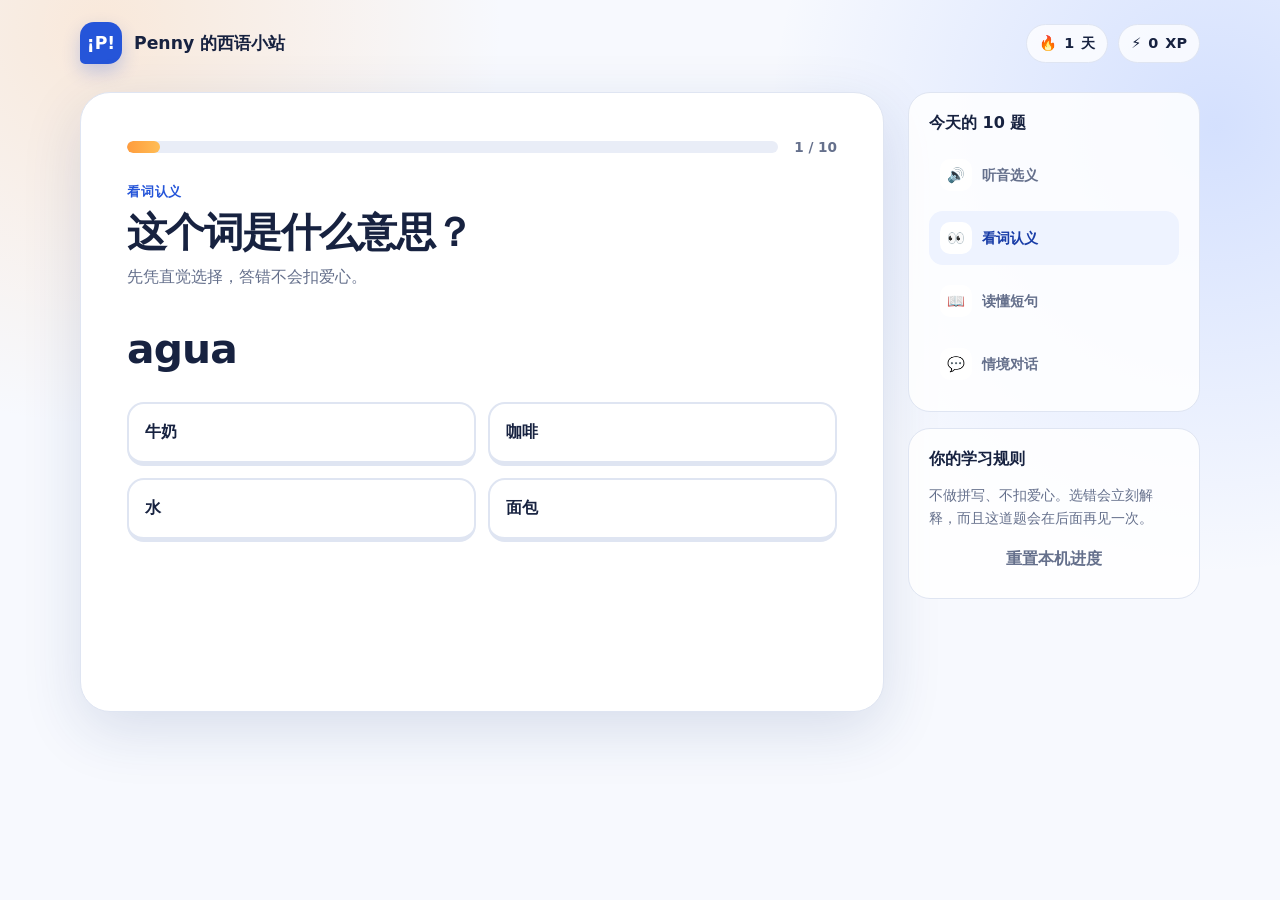
==== index.html @ f8fc7d8d "Add Spanish learning pages" ====
<!doctype html>
<html lang="zh-CN">
<head>
  <meta charset="UTF-8" />
  <meta name="viewport" content="width=device-width, initial-scale=1.0" />
  <meta name="theme-color" content="#2555d9" />
  <meta name="description" content="Penny 的无拼写西班牙语互动练习：听音、认词、读句和情境对话。" />
  <title>Penny 的西语小站</title>
  <style>
    :root {
      --ink: #172240;
      --muted: #65708c;
      --blue: #2555d9;
      --blue-dark: #183ca7;
      --blue-soft: #eef3ff;
      --orange: #ff9c3d;
      --mint: #24a77e;
      --red: #db4a5d;
      --paper: #ffffff;
      --line: #dfe5f2;
      --shadow: 0 18px 60px rgba(27, 54, 120, .14);
    }

    * { box-sizing: border-box; }
    html { font-size: 16px; }
    body {
      margin: 0;
      min-height: 100vh;
      color: var(--ink);
      background:
        radial-gradient(circle at 8% 3%, rgba(255, 173, 91, .22), transparent 25rem),
        radial-gradient(circle at 95% 14%, rgba(54, 112, 255, .18), transparent 28rem),
        #f7f9fe;
      font-family: ui-rounded, "SF Pro Rounded", "PingFang SC", "Microsoft YaHei", system-ui, sans-serif;
    }

    button { font: inherit; }
    button:focus-visible { outline: 4px solid rgba(37, 85, 217, .2); outline-offset: 3px; }

    .shell { width: min(100% - 28px, 1120px); margin: 0 auto; }
    header {
      display: flex;
      align-items: center;
      justify-content: space-between;
      gap: 16px;
      padding: 22px 0 14px;
    }
    .brand { display: flex; align-items: center; gap: 12px; font-weight: 900; font-size: 1.08rem; }
    .brand-mark {
      width: 42px; height: 42px; display: grid; place-items: center;
      color: white; background: var(--blue); border-radius: 14px 14px 14px 5px;
      box-shadow: 0 8px 18px rgba(37, 85, 217, .24);
    }
    .stats { display: flex; gap: 10px; }
    .stat {
      display: flex; align-items: center; gap: 7px;
      padding: 9px 12px; border: 1px solid var(--line); border-radius: 999px;
      background: rgba(255,255,255,.78); font-weight: 800; font-size: .9rem;
    }

    main { padding: 14px 0 38px; }
    .layout { display: grid; grid-template-columns: minmax(0, 1fr) 292px; gap: 24px; align-items: start; }
    .lesson {
      background: var(--paper); border: 1px solid var(--line); border-radius: 30px;
      padding: clamp(22px, 5vw, 46px); box-shadow: var(--shadow); min-height: 620px;
      display: flex; flex-direction: column;
    }
    .progress-row { display: flex; align-items: center; gap: 12px; margin-bottom: 28px; }
    .progress-track { height: 12px; flex: 1; background: #e9edf7; border-radius: 999px; overflow: hidden; }
    .progress-fill { height: 100%; width: 8%; border-radius: inherit; background: linear-gradient(90deg, var(--orange), #ffbd55); transition: width .35s ease; }
    .progress-label { color: var(--muted); font-size: .85rem; font-weight: 800; min-width: 47px; text-align: right; }
    .eyebrow { color: var(--blue); font-size: .82rem; font-weight: 900; letter-spacing: .06em; text-transform: uppercase; }
    h1 { margin: 8px 0 8px; font-size: clamp(1.65rem, 4vw, 2.5rem); line-height: 1.18; letter-spacing: -.04em; }
    .hint { margin: 0; color: var(--muted); line-height: 1.65; }

    .prompt-wrap { flex: 1; display: grid; align-content: center; padding: 32px 0 26px; }
    .listen-card { display: flex; align-items: center; gap: 18px; }
    .sound-btn {
      width: 82px; height: 82px; flex: 0 0 auto; border: 0; border-radius: 25px;
      color: white; background: var(--blue); cursor: pointer; box-shadow: 0 9px 0 var(--blue-dark);
      display: grid; place-items: center; transition: transform .12s, box-shadow .12s;
    }
    .sound-btn:active { transform: translateY(6px); box-shadow: 0 3px 0 var(--blue-dark); }
    .sound-btn svg { width: 34px; }
    .slow-btn {
      margin-top: 16px; border: 1px solid #cbd7fb; background: var(--blue-soft); color: var(--blue-dark);
      border-radius: 12px; padding: 9px 13px; font-weight: 800; cursor: pointer;
    }
    .prompt-text { font-size: clamp(1.55rem, 5vw, 2.55rem); font-weight: 900; letter-spacing: -.02em; line-height: 1.3; }
    .prompt-context { margin-bottom: 10px; color: var(--muted); font-weight: 750; }
    .speaker-line { display: flex; align-items: flex-start; gap: 12px; }
    .avatar { width: 39px; height: 39px; flex: 0 0 auto; display: grid; place-items: center; border-radius: 13px; background: #fff0dc; }

    .answers { display: grid; grid-template-columns: 1fr 1fr; gap: 12px; }
    .answer {
      min-height: 64px; padding: 14px 16px; text-align: left; color: var(--ink);
      border: 2px solid var(--line); border-bottom-width: 5px; border-radius: 17px;
      background: white; cursor: pointer; font-weight: 780; line-height: 1.35;
      transition: border-color .15s, background .15s, transform .12s;
    }
    .answer:hover:not(:disabled) { border-color: #9db3f2; background: #f7f9ff; transform: translateY(-1px); }
    .answer.selected { border-color: var(--blue); background: var(--blue-soft); }
    .answer.correct { border-color: var(--mint); background: #ecfbf5; color: #16765b; }
    .answer.wrong { border-color: var(--red); background: #fff0f2; color: #a72e40; }
    .answer:disabled { cursor: default; }

    .feedback {
      display: none; margin-top: 20px; padding: 18px; border-radius: 18px;
      align-items: center; justify-content: space-between; gap: 18px;
    }
    .feedback.show { display: flex; }
    .feedback.good { background: #eafaf4; color: #176e56; }
    .feedback.bad { background: #fff0f2; color: #9e3041; }
    .feedback strong { display: block; font-size: 1.05rem; margin-bottom: 3px; }
    .feedback small { font-size: .88rem; line-height: 1.45; }
    .next-btn {
      border: 0; border-radius: 14px; padding: 12px 20px; color: white; background: currentColor;
      cursor: pointer; font-weight: 900; white-space: nowrap;
    }
    .next-btn span { color: white; }

    aside { display: grid; gap: 16px; }
    .side-card { padding: 20px; border: 1px solid var(--line); border-radius: 22px; background: rgba(255,255,255,.86); }
    .side-card h2 { font-size: 1rem; margin: 0 0 14px; }
    .mode-list { display: grid; gap: 9px; }
    .mode {
      display: flex; gap: 10px; align-items: center; padding: 11px; border-radius: 14px;
      color: var(--muted); font-size: .9rem; font-weight: 750;
    }
    .mode.active { background: var(--blue-soft); color: var(--blue-dark); }
    .mode.done { color: #198064; }
    .mode-icon { width: 32px; height: 32px; border-radius: 10px; display: grid; place-items: center; background: white; }
    .note { font-size: .88rem; color: var(--muted); line-height: 1.6; margin: 0; }
    .reset-btn { width: 100%; margin-top: 12px; border: 0; background: transparent; color: var(--muted); font-weight: 800; cursor: pointer; padding: 8px; }

    .finish { display: none; flex: 1; text-align: center; align-items: center; justify-content: center; flex-direction: column; }
    .finish.show { display: flex; }
    .finish-badge { width: 92px; height: 92px; display: grid; place-items: center; border-radius: 28px; background: #fff0dc; font-size: 2.6rem; transform: rotate(-5deg); }
    .finish h2 { font-size: 2rem; margin: 22px 0 8px; }
    .finish p { color: var(--muted); margin: 0 0 24px; }
    .restart-btn { border: 0; border-radius: 16px; padding: 14px 25px; background: var(--blue); color: white; font-weight: 900; cursor: pointer; box-shadow: 0 6px 0 var(--blue-dark); }

    @media (max-width: 820px) {
      .layout { grid-template-columns: 1fr; }
      aside { grid-template-columns: 1fr 1fr; }
      .lesson { min-height: 600px; }
    }
    @media (max-width: 560px) {
      .shell { width: min(100% - 18px, 1120px); }
      header { padding-top: 13px; }
      .brand span:last-child { display: none; }
      .stats .stat:first-child { display: none; }
      .lesson { border-radius: 23px; padding: 20px; min-height: calc(100vh - 100px); }
      .answers { grid-template-columns: 1fr; }
      .listen-card { flex-direction: column; align-items: flex-start; }
      .feedback { align-items: stretch; flex-direction: column; }
      .next-btn { width: 100%; }
      aside { grid-template-columns: 1fr; }
      .prompt-wrap { padding-top: 25px; }
    }
    @media (prefers-reduced-motion: reduce) { * { scroll-behavior: auto !important; transition: none !important; } }
  </style>
</head>
<body>
  <div class="shell">
    <header>
      <div class="brand"><div class="brand-mark">¡P!</div><span>Penny 的西语小站</span></div>
      <div class="stats">
        <div class="stat" title="连续练习天数">🔥 <span id="streak">1</span> 天</div>
        <div class="stat" title="累计经验值">⚡ <span id="xp">0</span> XP</div>
      </div>
    </header>

    <main class="layout">
      <section class="lesson" aria-live="polite">
        <div id="lessonView">
          <div class="progress-row">
            <div class="progress-track" role="progressbar" aria-label="本轮进度" aria-valuemin="0" aria-valuemax="100"><div class="progress-fill" id="progressFill"></div></div>
            <div class="progress-label" id="progressLabel">1 / 10</div>
          </div>
          <div class="eyebrow" id="typeLabel">听音选义</div>
          <h1 id="questionTitle">你听到了什么？</h1>
          <p class="hint" id="questionHint">点蓝色按钮播放，可以慢速再听一次。</p>

          <div class="prompt-wrap" id="promptWrap"></div>
          <div class="answers" id="answers"></div>
          <div class="feedback" id="feedback">
            <div><strong id="feedbackTitle"></strong><small id="feedbackText"></small></div>
            <button class="next-btn" id="nextBtn"><span>继续</span></button>
          </div>
        </div>

        <div class="finish" id="finishView">
          <div class="finish-badge">🌞</div>
          <h2>¡Muy bien!</h2>
          <p id="finishText">这轮完成啦。</p>
          <button class="restart-btn" id="restartBtn">再来一轮</button>
        </div>
      </section>

      <aside>
        <div class="side-card">
          <h2>今天的 10 题</h2>
          <div class="mode-list">
            <div class="mode active" data-mode="listen"><span class="mode-icon">🔊</span><span>听音选义</span></div>
            <div class="mode" data-mode="word"><span class="mode-icon">👀</span><span>看词认义</span></div>
            <div class="mode" data-mode="sentence"><span class="mode-icon">📖</span><span>读懂短句</span></div>
            <div class="mode" data-mode="dialogue"><span class="mode-icon">💬</span><span>情境对话</span></div>
          </div>
        </div>
        <div class="side-card">
          <h2>你的学习规则</h2>
          <p class="note">不做拼写、不扣爱心。选错会立刻解释，而且这道题会在后面再见一次。</p>
          <button class="reset-btn" id="resetBtn">重置本机进度</button>
        </div>
      </aside>
    </main>
  </div>

  <script>
    const lessons = [
      { type:'listen', prompt:'Hola', answer:'你好', choices:['你好','谢谢','晚安','再见'], note:'Hola 是最常用的“你好”。' },
      { type:'word', prompt:'gracias', answer:'谢谢', choices:['请','谢谢','对不起','没关系'], note:'Gracias 表示“谢谢”。' },
      { type:'sentence', prompt:'Me llamo Penny.', answer:'我叫 Penny。', choices:['我是学生。','我叫 Penny。','我来自武汉。','我很好。'], note:'Me llamo… 用来介绍自己的名字。' },
      { type:'dialogue', context:'别人问：¿Cómo estás?（你好吗？）', prompt:'你想回答“我很好，谢谢”。', answer:'Muy bien, gracias.', choices:['Muy bien, gracias.','Me llamo Penny.','Hasta luego.','No entiendo.'], note:'Muy bien 是“很好”，gracias 是“谢谢”。' },
      { type:'listen', prompt:'Buenos días', answer:'早上好', choices:['下午好','早上好','晚安','明天见'], note:'Buenos días 通常在上午使用。' },
      { type:'word', prompt:'agua', answer:'水', choices:['咖啡','水','面包','牛奶'], note:'Agua 是“水”。虽然以 a 开头，它仍然是阴性名词。' },
      { type:'sentence', prompt:'Quiero un café.', answer:'我想要一杯咖啡。', choices:['我喜欢咖啡。','我想要一杯咖啡。','咖啡多少钱？','我不要咖啡。'], note:'Quiero… 是旅行和点餐时非常实用的“我想要……”。' },
      { type:'dialogue', context:'在咖啡店，店员问你想要什么。', prompt:'选出最自然的回答。', answer:'Quiero un café, por favor.', choices:['Quiero un café, por favor.','Soy un café.','Hola café.','Gracias quiero.'], note:'点单可以说 Quiero…，加 por favor 更礼貌。' },
      { type:'listen', prompt:'Hasta luego', answer:'回头见', choices:['欢迎','回头见','请进','早上好'], note:'Hasta luego 是常见的告别语，相当于“回头见”。' },
      { type:'sentence', prompt:'No entiendo.', answer:'我不明白。', choices:['我不知道。','我不明白。','我不喜欢。','我没听见。'], note:'听不懂时直接说 No entiendo 很实用。' },
      { type:'word', prompt:'amiga', answer:'女性朋友', choices:['母亲','姐妹','女性朋友','老师'], note:'Amiga 指女性朋友；男性朋友是 amigo。' },
      { type:'dialogue', context:'第一次见面，对方说：Mucho gusto.', prompt:'你可以怎样回应？', answer:'Igualmente.', choices:['Igualmente.','De nada.','Lo siento.','Buenas noches.'], note:'Igualmente 在这里表示“我也很高兴认识你”。' }
    ];

    const labels = {
      listen: ['听音选义','你听到了什么？','点蓝色按钮播放，可以慢速再听一次。'],
      word: ['看词认义','这个词是什么意思？','先凭直觉选择，答错不会扣爱心。'],
      sentence: ['读懂短句','选出最准确的意思','不用逐词翻译，先抓住整句话。'],
      dialogue: ['情境对话','在这个情境中怎么说？','选择最自然、最合适的回应。']
    };

    const state = { queue: [], index: 0, correct: 0, locked: false, roundXp: 0 };
    const $ = (id) => document.getElementById(id);
    const saved = JSON.parse(localStorage.getItem('pennySpanishProgress') || '{}');
    let totalXp = Number(saved.xp || 0);
    $('xp').textContent = totalXp;
    $('streak').textContent = Number(saved.streak || 1);

    function shuffle(items) {
      const copy = [...items];
      for (let i = copy.length - 1; i > 0; i--) {
        const j = Math.floor(Math.random() * (i + 1));
        [copy[i], copy[j]] = [copy[j], copy[i]];
      }
      return copy;
    }

    function startRound() {
      state.queue = shuffle(lessons).slice(0, 10).map((q, i) => ({...q, key: Date.now() + i, retry:false}));
      state.index = 0; state.correct = 0; state.locked = false; state.roundXp = 0;
      $('finishView').classList.remove('show');
      $('lessonView').style.display = 'block';
      renderQuestion();
    }

    function speak(text, rate = .88) {
      if (!('speechSynthesis' in window)) return;
      speechSynthesis.cancel();
      const utterance = new SpeechSynthesisUtterance(text);
      utterance.lang = 'es-ES'; utterance.rate = rate; utterance.pitch = 1;
      const voices = speechSynthesis.getVoices();
      const voice = voices.find(v => v.lang.toLowerCase().startsWith('es'));
      if (voice) utterance.voice = voice;
      speechSynthesis.speak(utterance);
    }

    function promptMarkup(q) {
      const soundIcon = '<svg viewBox="0 0 24 24" fill="none" stroke="currentColor" stroke-width="2.2" aria-hidden="true"><path d="M11 5 6 9H3v6h3l5 4V5Z"/><path d="M15.5 8.5a5 5 0 0 1 0 7"/><path d="M18 6a8.5 8.5 0 0 1 0 12"/></svg>';
      if (q.type === 'listen') return `<div class="listen-card"><button class="sound-btn" id="soundBtn" aria-label="播放西班牙语发音">${soundIcon}</button><div><div class="prompt-context">点击播放西语</div><button class="slow-btn" id="slowBtn">🐢 慢速播放</button></div></div>`;
      if (q.type === 'dialogue') return `<div><div class="prompt-context">${q.context}</div><div class="speaker-line"><div class="avatar">👩🏻</div><div class="prompt-text">${q.prompt}</div></div></div>`;
      return `<div class="prompt-text">${q.prompt}</div>`;
    }

    function renderQuestion() {
      const q = state.queue[state.index];
      if (!q) return finishRound();
      state.locked = false;
      const [type, title, hint] = labels[q.type];
      $('typeLabel').textContent = q.retry ? `${type} · 再见一次` : type;
      $('questionTitle').textContent = title;
      $('questionHint').textContent = hint;
      $('promptWrap').innerHTML = promptMarkup(q);
      $('answers').innerHTML = '';
      $('feedback').className = 'feedback';
      const baseTotal = Math.max(10, state.queue.length);
      const displayIndex = Math.min(state.index + 1, baseTotal);
      $('progressLabel').textContent = `${displayIndex} / ${baseTotal}`;
      $('progressFill').style.width = `${Math.min(100, (state.index / baseTotal) * 100 + 5)}%`;
      document.querySelector('.progress-track').setAttribute('aria-valuenow', Math.round((state.index / baseTotal) * 100));

      shuffle(q.choices).forEach(choice => {
        const btn = document.createElement('button');
        btn.className = 'answer'; btn.textContent = choice;
        btn.addEventListener('click', () => answer(btn, choice));
        $('answers').appendChild(btn);
      });
      if (q.type === 'listen') {
        $('soundBtn').addEventListener('click', () => speak(q.prompt));
        $('slowBtn').addEventListener('click', () => speak(q.prompt, .58));
        setTimeout(() => speak(q.prompt), 280);
      }
      updateModes(q.type);
    }

    function answer(button, choice) {
      if (state.locked) return;
      state.locked = true;
      const q = state.queue[state.index];
      const isCorrect = choice === q.answer;
      [...$('answers').children].forEach(btn => {
        btn.disabled = true;
        if (btn.textContent === q.answer) btn.classList.add('correct');
      });
      if (!isCorrect) {
        button.classList.add('wrong');
        if (!q.retry) state.queue.splice(Math.min(state.index + 3, state.queue.length), 0, {...q, key:q.key + '-retry', retry:true});
      } else {
        state.correct += 1; state.roundXp += q.retry ? 5 : 10;
      }
      $('feedback').className = `feedback show ${isCorrect ? 'good' : 'bad'}`;
      $('feedbackTitle').textContent = isCorrect ? '¡Muy bien! 答对了' : `正确答案：${q.answer}`;
      $('feedbackText').textContent = q.note;
      $('nextBtn').focus();
    }

    function nextQuestion() { state.index += 1; renderQuestion(); }

    function updateModes(active) {
      document.querySelectorAll('.mode').forEach(el => {
        el.classList.toggle('active', el.dataset.mode === active);
        const seen = state.queue.slice(0, state.index).some(q => q.type === el.dataset.mode);
        el.classList.toggle('done', seen && el.dataset.mode !== active);
      });
    }

    function finishRound() {
      totalXp += state.roundXp;
      const today = new Date().toISOString().slice(0,10);
      const previousDay = saved.lastDay;
      let streak = Number(saved.streak || 1);
      if (previousDay && previousDay !== today) {
        const diff = (new Date(today) - new Date(previousDay)) / 86400000;
        streak = diff === 1 ? streak + 1 : 1;
      }
      const progress = { xp: totalXp, streak, lastDay: today };
      localStorage.setItem('pennySpanishProgress', JSON.stringify(progress));
      Object.assign(saved, progress);
      $('xp').textContent = totalXp; $('streak').textContent = streak;
      $('lessonView').style.display = 'none';
      $('finishView').classList.add('show');
      $('finishText').textContent = `答对 ${state.correct} 次，获得 ${state.roundXp} XP。没有拼写，也没有广告。`;
    }

    $('nextBtn').addEventListener('click', nextQuestion);
    $('restartBtn').addEventListener('click', startRound);
    $('resetBtn').addEventListener('click', () => {
      localStorage.removeItem('pennySpanishProgress'); totalXp = 0;
      $('xp').textContent = '0'; $('streak').textContent = '1'; startRound();
    });

    function registerModelTools() {
      const context = document.modelContext;
      if (!context?.registerTool) return;
      const lifecycle = new AbortController();
      const register = (tool) => {
        try { Promise.resolve(context.registerTool(tool, { signal: lifecycle.signal })).catch(() => {}); }
        catch (_) {}
      };
      register({
        name: 'read_current_exercise',
        title: '读取当前西语练习',
        description: '读取当前练习的类型、题面和可选答案，不会改变答题状态。',
        inputSchema: { type:'object', properties:{}, additionalProperties:false },
        annotations: { readOnlyHint:true, untrustedContentHint:false },
        execute() {
          const q = state.queue[state.index];
          if (!q) return { status:'round_complete' };
          return { status:'in_progress', type:q.type, prompt:q.type === 'listen' ? 'audio_prompt' : q.prompt, context:q.context || null, choices:[...q.choices] };
        }
      });
      register({
        name: 'complete_current_exercise',
        title: '回答当前西语练习',
        description: '用当前页面中的一个选项完成本题，并同步更新页面反馈。',
        inputSchema: {
          type:'object',
          properties:{ choice:{ type:'string', description:'必须与页面上的某个选项完全一致。' } },
          required:['choice'], additionalProperties:false
        },
        annotations: { readOnlyHint:false, untrustedContentHint:false },
        execute(input) {
          const q = state.queue[state.index];
          if (!q) throw new Error('本轮已经完成。');
          if (state.locked) throw new Error('本题已经回答，请先继续到下一题。');
          if (!input || !q.choices.includes(input.choice)) throw new Error('请选择当前题目提供的一个选项。');
          const button = [...$('answers').children].find(btn => btn.textContent === input.choice);
          answer(button, input.choice);
          return { correct: input.choice === q.answer, selected:input.choice, correct_answer:q.answer };
        }
      });
      register({
        name: 'start_new_practice_round',
        title: '开始一轮新练习',
        description: '重开一轮 10 题的无拼写西语练习，并更新页面。',
        inputSchema: { type:'object', properties:{}, additionalProperties:false },
        annotations: { readOnlyHint:false, untrustedContentHint:false },
        execute() { startRound(); return { status:'started', question_count:10 }; }
      });
    }
    startRound();
    registerModelTools();
  </script>
</body>
</html>
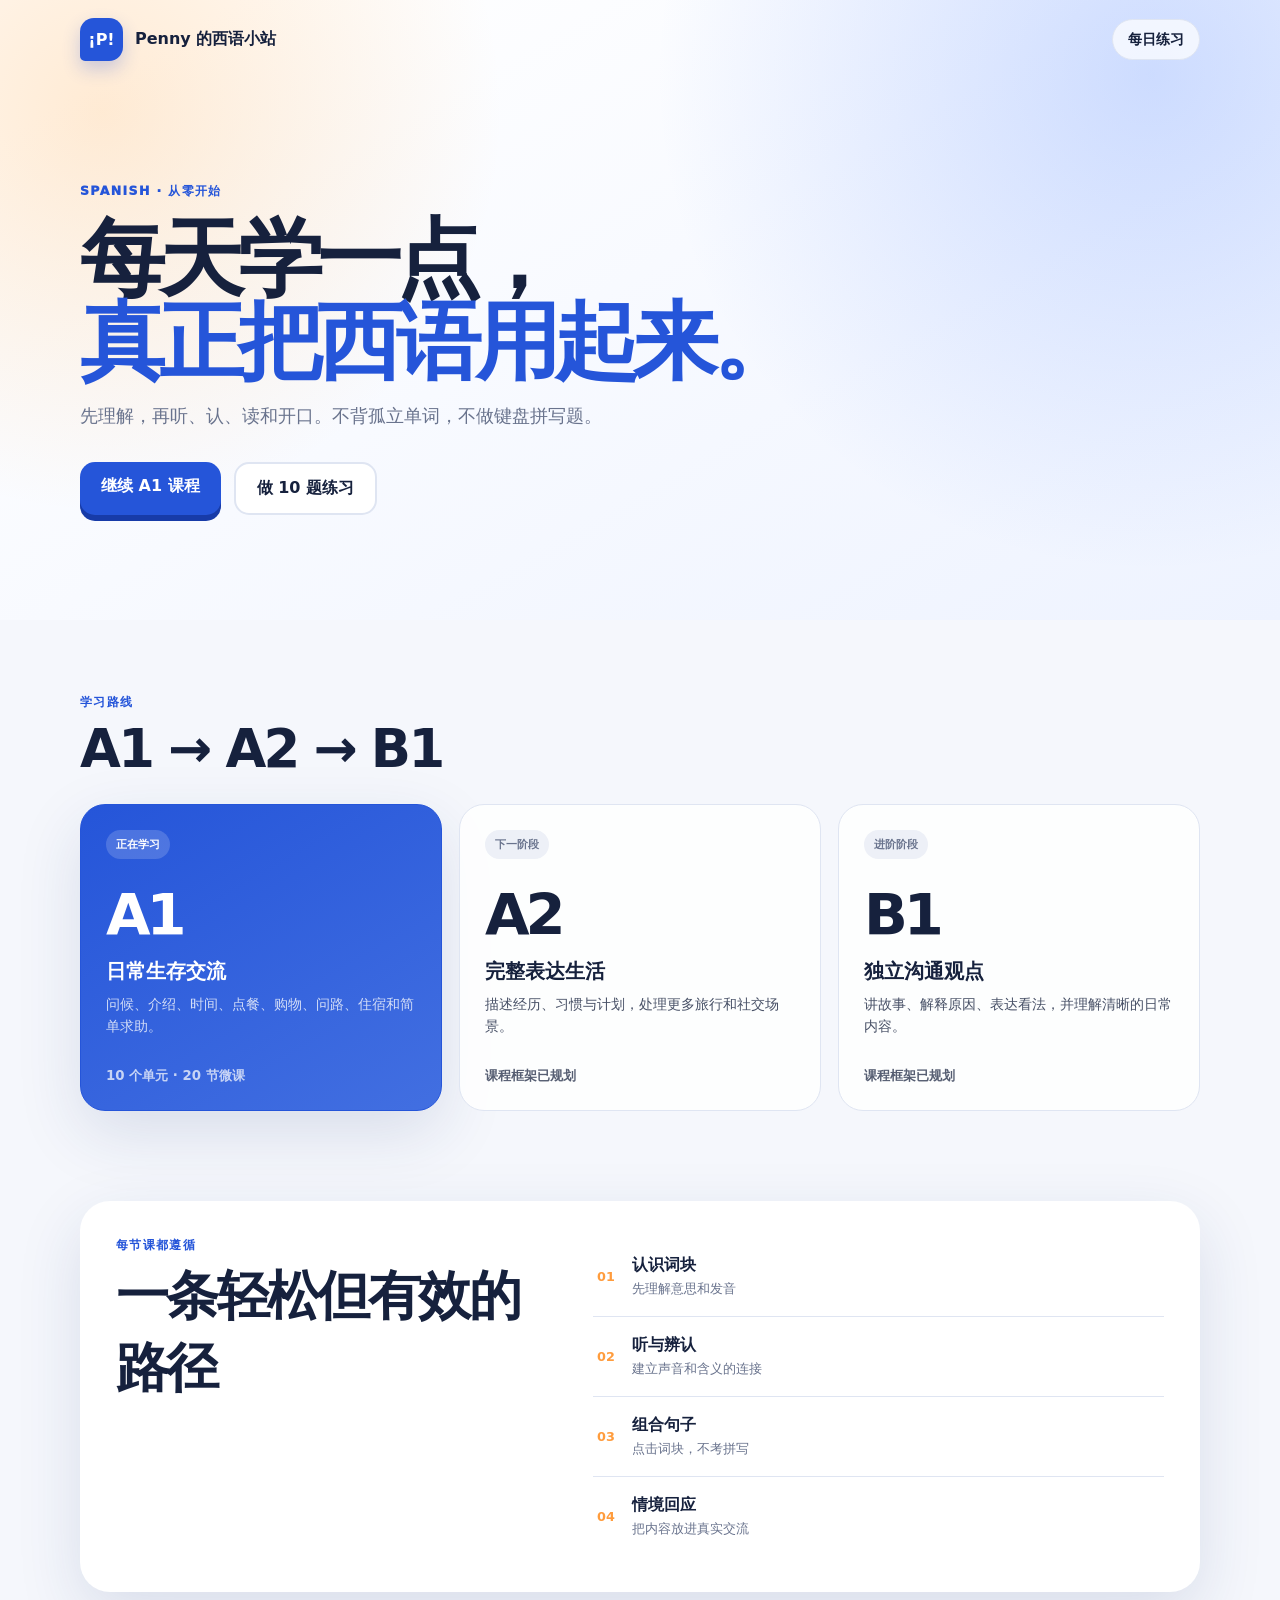
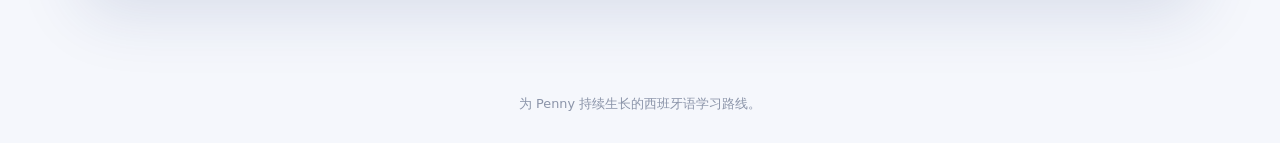
==== commit cdbc0e1b: "Structure Spanish course for future expansion" ====
--- a/index.html
+++ b/index.html
@@ -4,422 +4,69 @@
   <meta charset="UTF-8" />
   <meta name="viewport" content="width=device-width, initial-scale=1.0" />
   <meta name="theme-color" content="#2555d9" />
-  <meta name="description" content="Penny 的无拼写西班牙语互动练习：听音、认词、读句和情境对话。" />
+  <meta name="description" content="Penny 的西班牙语学习主页：从 A1 起步，逐步走向 B1。" />
   <title>Penny 的西语小站</title>
-  <style>
-    :root {
-      --ink: #172240;
-      --muted: #65708c;
-      --blue: #2555d9;
-      --blue-dark: #183ca7;
-      --blue-soft: #eef3ff;
-      --orange: #ff9c3d;
-      --mint: #24a77e;
-      --red: #db4a5d;
-      --paper: #ffffff;
-      --line: #dfe5f2;
-      --shadow: 0 18px 60px rgba(27, 54, 120, .14);
-    }
-
-    * { box-sizing: border-box; }
-    html { font-size: 16px; }
-    body {
-      margin: 0;
-      min-height: 100vh;
-      color: var(--ink);
-      background:
-        radial-gradient(circle at 8% 3%, rgba(255, 173, 91, .22), transparent 25rem),
-        radial-gradient(circle at 95% 14%, rgba(54, 112, 255, .18), transparent 28rem),
-        #f7f9fe;
-      font-family: ui-rounded, "SF Pro Rounded", "PingFang SC", "Microsoft YaHei", system-ui, sans-serif;
-    }
-
-    button { font: inherit; }
-    button:focus-visible { outline: 4px solid rgba(37, 85, 217, .2); outline-offset: 3px; }
-
-    .shell { width: min(100% - 28px, 1120px); margin: 0 auto; }
-    header {
-      display: flex;
-      align-items: center;
-      justify-content: space-between;
-      gap: 16px;
-      padding: 22px 0 14px;
-    }
-    .brand { display: flex; align-items: center; gap: 12px; font-weight: 900; font-size: 1.08rem; }
-    .brand-mark {
-      width: 42px; height: 42px; display: grid; place-items: center;
-      color: white; background: var(--blue); border-radius: 14px 14px 14px 5px;
-      box-shadow: 0 8px 18px rgba(37, 85, 217, .24);
-    }
-    .stats { display: flex; gap: 10px; }
-    .stat {
-      display: flex; align-items: center; gap: 7px;
-      padding: 9px 12px; border: 1px solid var(--line); border-radius: 999px;
-      background: rgba(255,255,255,.78); font-weight: 800; font-size: .9rem;
-    }
-
-    main { padding: 14px 0 38px; }
-    .layout { display: grid; grid-template-columns: minmax(0, 1fr) 292px; gap: 24px; align-items: start; }
-    .lesson {
-      background: var(--paper); border: 1px solid var(--line); border-radius: 30px;
-      padding: clamp(22px, 5vw, 46px); box-shadow: var(--shadow); min-height: 620px;
-      display: flex; flex-direction: column;
-    }
-    .progress-row { display: flex; align-items: center; gap: 12px; margin-bottom: 28px; }
-    .progress-track { height: 12px; flex: 1; background: #e9edf7; border-radius: 999px; overflow: hidden; }
-    .progress-fill { height: 100%; width: 8%; border-radius: inherit; background: linear-gradient(90deg, var(--orange), #ffbd55); transition: width .35s ease; }
-    .progress-label { color: var(--muted); font-size: .85rem; font-weight: 800; min-width: 47px; text-align: right; }
-    .eyebrow { color: var(--blue); font-size: .82rem; font-weight: 900; letter-spacing: .06em; text-transform: uppercase; }
-    h1 { margin: 8px 0 8px; font-size: clamp(1.65rem, 4vw, 2.5rem); line-height: 1.18; letter-spacing: -.04em; }
-    .hint { margin: 0; color: var(--muted); line-height: 1.65; }
-
-    .prompt-wrap { flex: 1; display: grid; align-content: center; padding: 32px 0 26px; }
-    .listen-card { display: flex; align-items: center; gap: 18px; }
-    .sound-btn {
-      width: 82px; height: 82px; flex: 0 0 auto; border: 0; border-radius: 25px;
-      color: white; background: var(--blue); cursor: pointer; box-shadow: 0 9px 0 var(--blue-dark);
-      display: grid; place-items: center; transition: transform .12s, box-shadow .12s;
-    }
-    .sound-btn:active { transform: translateY(6px); box-shadow: 0 3px 0 var(--blue-dark); }
-    .sound-btn svg { width: 34px; }
-    .slow-btn {
-      margin-top: 16px; border: 1px solid #cbd7fb; background: var(--blue-soft); color: var(--blue-dark);
-      border-radius: 12px; padding: 9px 13px; font-weight: 800; cursor: pointer;
-    }
-    .prompt-text { font-size: clamp(1.55rem, 5vw, 2.55rem); font-weight: 900; letter-spacing: -.02em; line-height: 1.3; }
-    .prompt-context { margin-bottom: 10px; color: var(--muted); font-weight: 750; }
-    .speaker-line { display: flex; align-items: flex-start; gap: 12px; }
-    .avatar { width: 39px; height: 39px; flex: 0 0 auto; display: grid; place-items: center; border-radius: 13px; background: #fff0dc; }
-
-    .answers { display: grid; grid-template-columns: 1fr 1fr; gap: 12px; }
-    .answer {
-      min-height: 64px; padding: 14px 16px; text-align: left; color: var(--ink);
-      border: 2px solid var(--line); border-bottom-width: 5px; border-radius: 17px;
-      background: white; cursor: pointer; font-weight: 780; line-height: 1.35;
-      transition: border-color .15s, background .15s, transform .12s;
-    }
-    .answer:hover:not(:disabled) { border-color: #9db3f2; background: #f7f9ff; transform: translateY(-1px); }
-    .answer.selected { border-color: var(--blue); background: var(--blue-soft); }
-    .answer.correct { border-color: var(--mint); background: #ecfbf5; color: #16765b; }
-    .answer.wrong { border-color: var(--red); background: #fff0f2; color: #a72e40; }
-    .answer:disabled { cursor: default; }
-
-    .feedback {
-      display: none; margin-top: 20px; padding: 18px; border-radius: 18px;
-      align-items: center; justify-content: space-between; gap: 18px;
-    }
-    .feedback.show { display: flex; }
-    .feedback.good { background: #eafaf4; color: #176e56; }
-    .feedback.bad { background: #fff0f2; color: #9e3041; }
-    .feedback strong { display: block; font-size: 1.05rem; margin-bottom: 3px; }
-    .feedback small { font-size: .88rem; line-height: 1.45; }
-    .next-btn {
-      border: 0; border-radius: 14px; padding: 12px 20px; color: white; background: currentColor;
-      cursor: pointer; font-weight: 900; white-space: nowrap;
-    }
-    .next-btn span { color: white; }
-
-    aside { display: grid; gap: 16px; }
-    .side-card { padding: 20px; border: 1px solid var(--line); border-radius: 22px; background: rgba(255,255,255,.86); }
-    .side-card h2 { font-size: 1rem; margin: 0 0 14px; }
-    .mode-list { display: grid; gap: 9px; }
-    .mode {
-      display: flex; gap: 10px; align-items: center; padding: 11px; border-radius: 14px;
-      color: var(--muted); font-size: .9rem; font-weight: 750;
-    }
-    .mode.active { background: var(--blue-soft); color: var(--blue-dark); }
-    .mode.done { color: #198064; }
-    .mode-icon { width: 32px; height: 32px; border-radius: 10px; display: grid; place-items: center; background: white; }
-    .note { font-size: .88rem; color: var(--muted); line-height: 1.6; margin: 0; }
-    .reset-btn { width: 100%; margin-top: 12px; border: 0; background: transparent; color: var(--muted); font-weight: 800; cursor: pointer; padding: 8px; }
-
-    .finish { display: none; flex: 1; text-align: center; align-items: center; justify-content: center; flex-direction: column; }
-    .finish.show { display: flex; }
-    .finish-badge { width: 92px; height: 92px; display: grid; place-items: center; border-radius: 28px; background: #fff0dc; font-size: 2.6rem; transform: rotate(-5deg); }
-    .finish h2 { font-size: 2rem; margin: 22px 0 8px; }
-    .finish p { color: var(--muted); margin: 0 0 24px; }
-    .restart-btn { border: 0; border-radius: 16px; padding: 14px 25px; background: var(--blue); color: white; font-weight: 900; cursor: pointer; box-shadow: 0 6px 0 var(--blue-dark); }
-
-    @media (max-width: 820px) {
-      .layout { grid-template-columns: 1fr; }
-      aside { grid-template-columns: 1fr 1fr; }
-      .lesson { min-height: 600px; }
-    }
-    @media (max-width: 560px) {
-      .shell { width: min(100% - 18px, 1120px); }
-      header { padding-top: 13px; }
-      .brand span:last-child { display: none; }
-      .stats .stat:first-child { display: none; }
-      .lesson { border-radius: 23px; padding: 20px; min-height: calc(100vh - 100px); }
-      .answers { grid-template-columns: 1fr; }
-      .listen-card { flex-direction: column; align-items: flex-start; }
-      .feedback { align-items: stretch; flex-direction: column; }
-      .next-btn { width: 100%; }
-      aside { grid-template-columns: 1fr; }
-      .prompt-wrap { padding-top: 25px; }
-    }
-    @media (prefers-reduced-motion: reduce) { * { scroll-behavior: auto !important; transition: none !important; } }
-  </style>
+  <link rel="stylesheet" href="styles/home.css" />
 </head>
 <body>
-  <div class="shell">
-    <header>
-      <div class="brand"><div class="brand-mark">¡P!</div><span>Penny 的西语小站</span></div>
-      <div class="stats">
-        <div class="stat" title="连续练习天数">🔥 <span id="streak">1</span> 天</div>
-        <div class="stat" title="累计经验值">⚡ <span id="xp">0</span> XP</div>
+  <header class="hero">
+    <nav aria-label="主导航">
+      <a class="brand" href="index.html"><span>¡P!</span>Penny 的西语小站</a>
+      <a class="nav-link" href="practice.html">每日练习</a>
+    </nav>
+    <div class="hero-copy">
+      <p class="eyebrow">SPANISH · 从零开始</p>
+      <h1>每天学一点，<br /><em>真正把西语用起来。</em></h1>
+      <p class="intro">先理解，再听、认、读和开口。不背孤立单词，不做键盘拼写题。</p>
+      <div class="actions">
+        <a class="primary" href="Penny-Spanish-A1-standalone.html">继续 A1 课程</a>
+        <a class="secondary" href="practice.html">做 10 题练习</a>
       </div>
-    </header>
+    </div>
+  </header>
 
-    <main class="layout">
-      <section class="lesson" aria-live="polite">
-        <div id="lessonView">
-          <div class="progress-row">
-            <div class="progress-track" role="progressbar" aria-label="本轮进度" aria-valuemin="0" aria-valuemax="100"><div class="progress-fill" id="progressFill"></div></div>
-            <div class="progress-label" id="progressLabel">1 / 10</div>
-          </div>
-          <div class="eyebrow" id="typeLabel">听音选义</div>
-          <h1 id="questionTitle">你听到了什么？</h1>
-          <p class="hint" id="questionHint">点蓝色按钮播放，可以慢速再听一次。</p>
+  <main>
+    <section class="route" aria-labelledby="route-title">
+      <div class="section-title">
+        <p>学习路线</p>
+        <h2 id="route-title">A1 → A2 → B1</h2>
+      </div>
+      <div class="level-grid">
+        <article class="level active">
+          <span class="status">正在学习</span>
+          <strong>A1</strong>
+          <h3>日常生存交流</h3>
+          <p>问候、介绍、时间、点餐、购物、问路、住宿和简单求助。</p>
+          <small>10 个单元 · 20 节微课</small>
+        </article>
+        <article class="level">
+          <span class="status planned">下一阶段</span>
+          <strong>A2</strong>
+          <h3>完整表达生活</h3>
+          <p>描述经历、习惯与计划，处理更多旅行和社交场景。</p>
+          <small>课程框架已规划</small>
+        </article>
+        <article class="level">
+          <span class="status planned">进阶阶段</span>
+          <strong>B1</strong>
+          <h3>独立沟通观点</h3>
+          <p>讲故事、解释原因、表达看法，并理解清晰的日常内容。</p>
+          <small>课程框架已规划</small>
+        </article>
+      </div>
+    </section>
 
-          <div class="prompt-wrap" id="promptWrap"></div>
-          <div class="answers" id="answers"></div>
-          <div class="feedback" id="feedback">
-            <div><strong id="feedbackTitle"></strong><small id="feedbackText"></small></div>
-            <button class="next-btn" id="nextBtn"><span>继续</span></button>
-          </div>
-        </div>
+    <section class="method" aria-labelledby="method-title">
+      <div><p>每节课都遵循</p><h2 id="method-title">一条轻松但有效的路径</h2></div>
+      <ol>
+        <li><b>01</b><span>认识词块<small>先理解意思和发音</small></span></li>
+        <li><b>02</b><span>听与辨认<small>建立声音和含义的连接</small></span></li>
+        <li><b>03</b><span>组合句子<small>点击词块，不考拼写</small></span></li>
+        <li><b>04</b><span>情境回应<small>把内容放进真实交流</small></span></li>
+      </ol>
+    </section>
+  </main>
 
-        <div class="finish" id="finishView">
-          <div class="finish-badge">🌞</div>
-          <h2>¡Muy bien!</h2>
-          <p id="finishText">这轮完成啦。</p>
-          <button class="restart-btn" id="restartBtn">再来一轮</button>
-        </div>
-      </section>
-
-      <aside>
-        <div class="side-card">
-          <h2>今天的 10 题</h2>
-          <div class="mode-list">
-            <div class="mode active" data-mode="listen"><span class="mode-icon">🔊</span><span>听音选义</span></div>
-            <div class="mode" data-mode="word"><span class="mode-icon">👀</span><span>看词认义</span></div>
-            <div class="mode" data-mode="sentence"><span class="mode-icon">📖</span><span>读懂短句</span></div>
-            <div class="mode" data-mode="dialogue"><span class="mode-icon">💬</span><span>情境对话</span></div>
-          </div>
-        </div>
-        <div class="side-card">
-          <h2>你的学习规则</h2>
-          <p class="note">不做拼写、不扣爱心。选错会立刻解释，而且这道题会在后面再见一次。</p>
-          <button class="reset-btn" id="resetBtn">重置本机进度</button>
-        </div>
-      </aside>
-    </main>
-  </div>
-
-  <script>
-    const lessons = [
-      { type:'listen', prompt:'Hola', answer:'你好', choices:['你好','谢谢','晚安','再见'], note:'Hola 是最常用的“你好”。' },
-      { type:'word', prompt:'gracias', answer:'谢谢', choices:['请','谢谢','对不起','没关系'], note:'Gracias 表示“谢谢”。' },
-      { type:'sentence', prompt:'Me llamo Penny.', answer:'我叫 Penny。', choices:['我是学生。','我叫 Penny。','我来自武汉。','我很好。'], note:'Me llamo… 用来介绍自己的名字。' },
-      { type:'dialogue', context:'别人问：¿Cómo estás?（你好吗？）', prompt:'你想回答“我很好，谢谢”。', answer:'Muy bien, gracias.', choices:['Muy bien, gracias.','Me llamo Penny.','Hasta luego.','No entiendo.'], note:'Muy bien 是“很好”，gracias 是“谢谢”。' },
-      { type:'listen', prompt:'Buenos días', answer:'早上好', choices:['下午好','早上好','晚安','明天见'], note:'Buenos días 通常在上午使用。' },
-      { type:'word', prompt:'agua', answer:'水', choices:['咖啡','水','面包','牛奶'], note:'Agua 是“水”。虽然以 a 开头，它仍然是阴性名词。' },
-      { type:'sentence', prompt:'Quiero un café.', answer:'我想要一杯咖啡。', choices:['我喜欢咖啡。','我想要一杯咖啡。','咖啡多少钱？','我不要咖啡。'], note:'Quiero… 是旅行和点餐时非常实用的“我想要……”。' },
-      { type:'dialogue', context:'在咖啡店，店员问你想要什么。', prompt:'选出最自然的回答。', answer:'Quiero un café, por favor.', choices:['Quiero un café, por favor.','Soy un café.','Hola café.','Gracias quiero.'], note:'点单可以说 Quiero…，加 por favor 更礼貌。' },
-      { type:'listen', prompt:'Hasta luego', answer:'回头见', choices:['欢迎','回头见','请进','早上好'], note:'Hasta luego 是常见的告别语，相当于“回头见”。' },
-      { type:'sentence', prompt:'No entiendo.', answer:'我不明白。', choices:['我不知道。','我不明白。','我不喜欢。','我没听见。'], note:'听不懂时直接说 No entiendo 很实用。' },
-      { type:'word', prompt:'amiga', answer:'女性朋友', choices:['母亲','姐妹','女性朋友','老师'], note:'Amiga 指女性朋友；男性朋友是 amigo。' },
-      { type:'dialogue', context:'第一次见面，对方说：Mucho gusto.', prompt:'你可以怎样回应？', answer:'Igualmente.', choices:['Igualmente.','De nada.','Lo siento.','Buenas noches.'], note:'Igualmente 在这里表示“我也很高兴认识你”。' }
-    ];
-
-    const labels = {
-      listen: ['听音选义','你听到了什么？','点蓝色按钮播放，可以慢速再听一次。'],
-      word: ['看词认义','这个词是什么意思？','先凭直觉选择，答错不会扣爱心。'],
-      sentence: ['读懂短句','选出最准确的意思','不用逐词翻译，先抓住整句话。'],
-      dialogue: ['情境对话','在这个情境中怎么说？','选择最自然、最合适的回应。']
-    };
-
-    const state = { queue: [], index: 0, correct: 0, locked: false, roundXp: 0 };
-    const $ = (id) => document.getElementById(id);
-    const saved = JSON.parse(localStorage.getItem('pennySpanishProgress') || '{}');
-    let totalXp = Number(saved.xp || 0);
-    $('xp').textContent = totalXp;
-    $('streak').textContent = Number(saved.streak || 1);
-
-    function shuffle(items) {
-      const copy = [...items];
-      for (let i = copy.length - 1; i > 0; i--) {
-        const j = Math.floor(Math.random() * (i + 1));
-        [copy[i], copy[j]] = [copy[j], copy[i]];
-      }
-      return copy;
-    }
-
-    function startRound() {
-      state.queue = shuffle(lessons).slice(0, 10).map((q, i) => ({...q, key: Date.now() + i, retry:false}));
-      state.index = 0; state.correct = 0; state.locked = false; state.roundXp = 0;
-      $('finishView').classList.remove('show');
-      $('lessonView').style.display = 'block';
-      renderQuestion();
-    }
-
-    function speak(text, rate = .88) {
-      if (!('speechSynthesis' in window)) return;
-      speechSynthesis.cancel();
-      const utterance = new SpeechSynthesisUtterance(text);
-      utterance.lang = 'es-ES'; utterance.rate = rate; utterance.pitch = 1;
-      const voices = speechSynthesis.getVoices();
-      const voice = voices.find(v => v.lang.toLowerCase().startsWith('es'));
-      if (voice) utterance.voice = voice;
-      speechSynthesis.speak(utterance);
-    }
-
-    function promptMarkup(q) {
-      const soundIcon = '<svg viewBox="0 0 24 24" fill="none" stroke="currentColor" stroke-width="2.2" aria-hidden="true"><path d="M11 5 6 9H3v6h3l5 4V5Z"/><path d="M15.5 8.5a5 5 0 0 1 0 7"/><path d="M18 6a8.5 8.5 0 0 1 0 12"/></svg>';
-      if (q.type === 'listen') return `<div class="listen-card"><button class="sound-btn" id="soundBtn" aria-label="播放西班牙语发音">${soundIcon}</button><div><div class="prompt-context">点击播放西语</div><button class="slow-btn" id="slowBtn">🐢 慢速播放</button></div></div>`;
-      if (q.type === 'dialogue') return `<div><div class="prompt-context">${q.context}</div><div class="speaker-line"><div class="avatar">👩🏻</div><div class="prompt-text">${q.prompt}</div></div></div>`;
-      return `<div class="prompt-text">${q.prompt}</div>`;
-    }
-
-    function renderQuestion() {
-      const q = state.queue[state.index];
-      if (!q) return finishRound();
-      state.locked = false;
-      const [type, title, hint] = labels[q.type];
-      $('typeLabel').textContent = q.retry ? `${type} · 再见一次` : type;
-      $('questionTitle').textContent = title;
-      $('questionHint').textContent = hint;
-      $('promptWrap').innerHTML = promptMarkup(q);
-      $('answers').innerHTML = '';
-      $('feedback').className = 'feedback';
-      const baseTotal = Math.max(10, state.queue.length);
-      const displayIndex = Math.min(state.index + 1, baseTotal);
-      $('progressLabel').textContent = `${displayIndex} / ${baseTotal}`;
-      $('progressFill').style.width = `${Math.min(100, (state.index / baseTotal) * 100 + 5)}%`;
-      document.querySelector('.progress-track').setAttribute('aria-valuenow', Math.round((state.index / baseTotal) * 100));
-
-      shuffle(q.choices).forEach(choice => {
-        const btn = document.createElement('button');
-        btn.className = 'answer'; btn.textContent = choice;
-        btn.addEventListener('click', () => answer(btn, choice));
-        $('answers').appendChild(btn);
-      });
-      if (q.type === 'listen') {
-        $('soundBtn').addEventListener('click', () => speak(q.prompt));
-        $('slowBtn').addEventListener('click', () => speak(q.prompt, .58));
-        setTimeout(() => speak(q.prompt), 280);
-      }
-      updateModes(q.type);
-    }
-
-    function answer(button, choice) {
-      if (state.locked) return;
-      state.locked = true;
-      const q = state.queue[state.index];
-      const isCorrect = choice === q.answer;
-      [...$('answers').children].forEach(btn => {
-        btn.disabled = true;
-        if (btn.textContent === q.answer) btn.classList.add('correct');
-      });
-      if (!isCorrect) {
-        button.classList.add('wrong');
-        if (!q.retry) state.queue.splice(Math.min(state.index + 3, state.queue.length), 0, {...q, key:q.key + '-retry', retry:true});
-      } else {
-        state.correct += 1; state.roundXp += q.retry ? 5 : 10;
-      }
-      $('feedback').className = `feedback show ${isCorrect ? 'good' : 'bad'}`;
-      $('feedbackTitle').textContent = isCorrect ? '¡Muy bien! 答对了' : `正确答案：${q.answer}`;
-      $('feedbackText').textContent = q.note;
-      $('nextBtn').focus();
-    }
-
-    function nextQuestion() { state.index += 1; renderQuestion(); }
-
-    function updateModes(active) {
-      document.querySelectorAll('.mode').forEach(el => {
-        el.classList.toggle('active', el.dataset.mode === active);
-        const seen = state.queue.slice(0, state.index).some(q => q.type === el.dataset.mode);
-        el.classList.toggle('done', seen && el.dataset.mode !== active);
-      });
-    }
-
-    function finishRound() {
-      totalXp += state.roundXp;
-      const today = new Date().toISOString().slice(0,10);
-      const previousDay = saved.lastDay;
-      let streak = Number(saved.streak || 1);
-      if (previousDay && previousDay !== today) {
-        const diff = (new Date(today) - new Date(previousDay)) / 86400000;
-        streak = diff === 1 ? streak + 1 : 1;
-      }
-      const progress = { xp: totalXp, streak, lastDay: today };
-      localStorage.setItem('pennySpanishProgress', JSON.stringify(progress));
-      Object.assign(saved, progress);
-      $('xp').textContent = totalXp; $('streak').textContent = streak;
-      $('lessonView').style.display = 'none';
-      $('finishView').classList.add('show');
-      $('finishText').textContent = `答对 ${state.correct} 次，获得 ${state.roundXp} XP。没有拼写，也没有广告。`;
-    }
-
-    $('nextBtn').addEventListener('click', nextQuestion);
-    $('restartBtn').addEventListener('click', startRound);
-    $('resetBtn').addEventListener('click', () => {
-      localStorage.removeItem('pennySpanishProgress'); totalXp = 0;
-      $('xp').textContent = '0'; $('streak').textContent = '1'; startRound();
-    });
-
-    function registerModelTools() {
-      const context = document.modelContext;
-      if (!context?.registerTool) return;
-      const lifecycle = new AbortController();
-      const register = (tool) => {
-        try { Promise.resolve(context.registerTool(tool, { signal: lifecycle.signal })).catch(() => {}); }
-        catch (_) {}
-      };
-      register({
-        name: 'read_current_exercise',
-        title: '读取当前西语练习',
-        description: '读取当前练习的类型、题面和可选答案，不会改变答题状态。',
-        inputSchema: { type:'object', properties:{}, additionalProperties:false },
-        annotations: { readOnlyHint:true, untrustedContentHint:false },
-        execute() {
-          const q = state.queue[state.index];
-          if (!q) return { status:'round_complete' };
-          return { status:'in_progress', type:q.type, prompt:q.type === 'listen' ? 'audio_prompt' : q.prompt, context:q.context || null, choices:[...q.choices] };
-        }
-      });
-      register({
-        name: 'complete_current_exercise',
-        title: '回答当前西语练习',
-        description: '用当前页面中的一个选项完成本题，并同步更新页面反馈。',
-        inputSchema: {
-          type:'object',
-          properties:{ choice:{ type:'string', description:'必须与页面上的某个选项完全一致。' } },
-          required:['choice'], additionalProperties:false
-        },
-        annotations: { readOnlyHint:false, untrustedContentHint:false },
-        execute(input) {
-          const q = state.queue[state.index];
-          if (!q) throw new Error('本轮已经完成。');
-          if (state.locked) throw new Error('本题已经回答，请先继续到下一题。');
-          if (!input || !q.choices.includes(input.choice)) throw new Error('请选择当前题目提供的一个选项。');
-          const button = [...$('answers').children].find(btn => btn.textContent === input.choice);
-          answer(button, input.choice);
-          return { correct: input.choice === q.answer, selected:input.choice, correct_answer:q.answer };
-        }
-      });
-      register({
-        name: 'start_new_practice_round',
-        title: '开始一轮新练习',
-        description: '重开一轮 10 题的无拼写西语练习，并更新页面。',
-        inputSchema: { type:'object', properties:{}, additionalProperties:false },
-        annotations: { readOnlyHint:false, untrustedContentHint:false },
-        execute() { startRound(); return { status:'started', question_count:10 }; }
-      });
-    }
-    startRound();
-    registerModelTools();
-  </script>
+  <footer>为 Penny 持续生长的西班牙语学习路线。</footer>
 </body>
 </html>
--- a/styles/home.css
+++ b/styles/home.css
@@ -0,0 +1,14 @@
+:root{--ink:#16213d;--muted:#69738d;--blue:#2555d9;--blue-dark:#173ba8;--orange:#ff9c3d;--paper:#fff;--bg:#f5f7fc;--line:#dfe5f2;--shadow:0 22px 65px rgba(29,55,118,.13)}
+*{box-sizing:border-box}
+html{font-size:16px}
+body{margin:0;overflow-x:hidden;color:var(--ink);background:var(--bg);font-family:ui-rounded,"SF Pro Rounded","PingFang SC","Microsoft YaHei",system-ui,sans-serif}
+a{color:inherit;text-decoration:none}
+.hero{min-height:620px;padding:0 max(22px,calc((100vw - 1120px)/2));background:radial-gradient(circle at 8% 18%,rgba(255,173,82,.25),transparent 25rem),radial-gradient(circle at 90% 12%,rgba(72,126,255,.24),transparent 31rem),linear-gradient(150deg,#fff 10%,#eef3ff 100%)}
+nav{height:78px;display:flex;align-items:center;justify-content:space-between;gap:18px}.brand{display:flex;align-items:center;gap:12px;font-weight:900}.brand span{width:43px;height:43px;display:grid;place-items:center;border-radius:14px 14px 14px 5px;color:#fff;background:var(--blue);box-shadow:0 8px 18px rgba(37,85,217,.24)}.nav-link{padding:10px 15px;border:1px solid var(--line);border-radius:999px;background:rgba(255,255,255,.72);font-size:.9rem;font-weight:800}
+.hero-copy{max-width:1000px;padding:105px 0 90px}.eyebrow,.section-title p,.method>div>p{margin:0;color:var(--blue);font-size:.78rem;font-weight:950;letter-spacing:.11em}.hero h1{margin:17px 0;font-size:clamp(3rem,7vw,5.3rem);line-height:.98;letter-spacing:-.07em}.hero h1 em{color:var(--blue);font-style:normal}.intro{max-width:650px;margin:0;color:var(--muted);font-size:1.12rem;line-height:1.75}.actions{display:flex;flex-wrap:wrap;gap:13px;margin-top:30px}.actions a{padding:14px 21px;border-radius:15px;font-weight:900}.primary{color:#fff;background:var(--blue);box-shadow:0 6px 0 var(--blue-dark)}.secondary{border:2px solid var(--line);background:#fff}
+main{width:min(calc(100% - 36px),1120px);margin:auto;padding:74px 0}.section-title h2,.method h2{margin:7px 0 25px;font-size:clamp(2rem,5vw,3.3rem);letter-spacing:-.05em}.level-grid{display:grid;grid-template-columns:repeat(3,1fr);gap:17px}.level{min-height:280px;padding:25px;border:1px solid var(--line);border-radius:25px;background:rgba(255,255,255,.86)}.level.active{color:#fff;border-color:var(--blue);background:linear-gradient(150deg,var(--blue),#426fe1);box-shadow:var(--shadow)}.status{display:inline-block;padding:7px 10px;border-radius:99px;background:rgba(255,255,255,.17);font-size:.7rem;font-weight:900}.status.planned{color:var(--muted);background:#edf0f7}.level>strong{display:block;margin-top:28px;font-size:3.6rem;line-height:1;letter-spacing:-.07em}.level h3{margin:13px 0 8px;font-size:1.25rem}.level p{margin:0;min-height:72px;color:inherit;opacity:.78;line-height:1.55;font-size:.9rem}.level small{font-weight:850;opacity:.72}
+.method{display:grid;grid-template-columns:.85fr 1.15fr;gap:55px;align-items:start;margin-top:90px;padding:36px;border-radius:30px;background:#fff;box-shadow:var(--shadow)}.method h2{margin-bottom:0}.method ol{display:grid;gap:0;margin:0;padding:0;list-style:none}.method li{display:flex;align-items:center;gap:17px;padding:18px 4px;border-bottom:1px solid var(--line)}.method li:last-child{border-bottom:0}.method li>b{color:var(--orange);font-size:.8rem}.method li span{font-weight:900}.method li small{display:block;margin-top:4px;color:var(--muted);font-weight:500}
+footer{padding:30px;text-align:center;color:#8b94a9;font-size:.8rem}
+@media(max-width:800px){.hero{min-height:auto}.hero-copy{padding:70px 0 80px}.level-grid{grid-template-columns:1fr}.level{min-height:0}.level p{min-height:0;margin-bottom:18px}.method{grid-template-columns:1fr;gap:20px;margin-top:60px;padding:25px}}
+@media(max-width:520px){.hero{padding-inline:18px}.brand{font-size:.9rem}.nav-link{display:none}.hero h1{font-size:2.35rem;line-height:1.06}.actions a{width:100%;text-align:center}main{width:min(calc(100% - 24px),1120px);padding-top:54px}.method{border-radius:22px}}
+@media(prefers-reduced-motion:reduce){*{scroll-behavior:auto!important}}
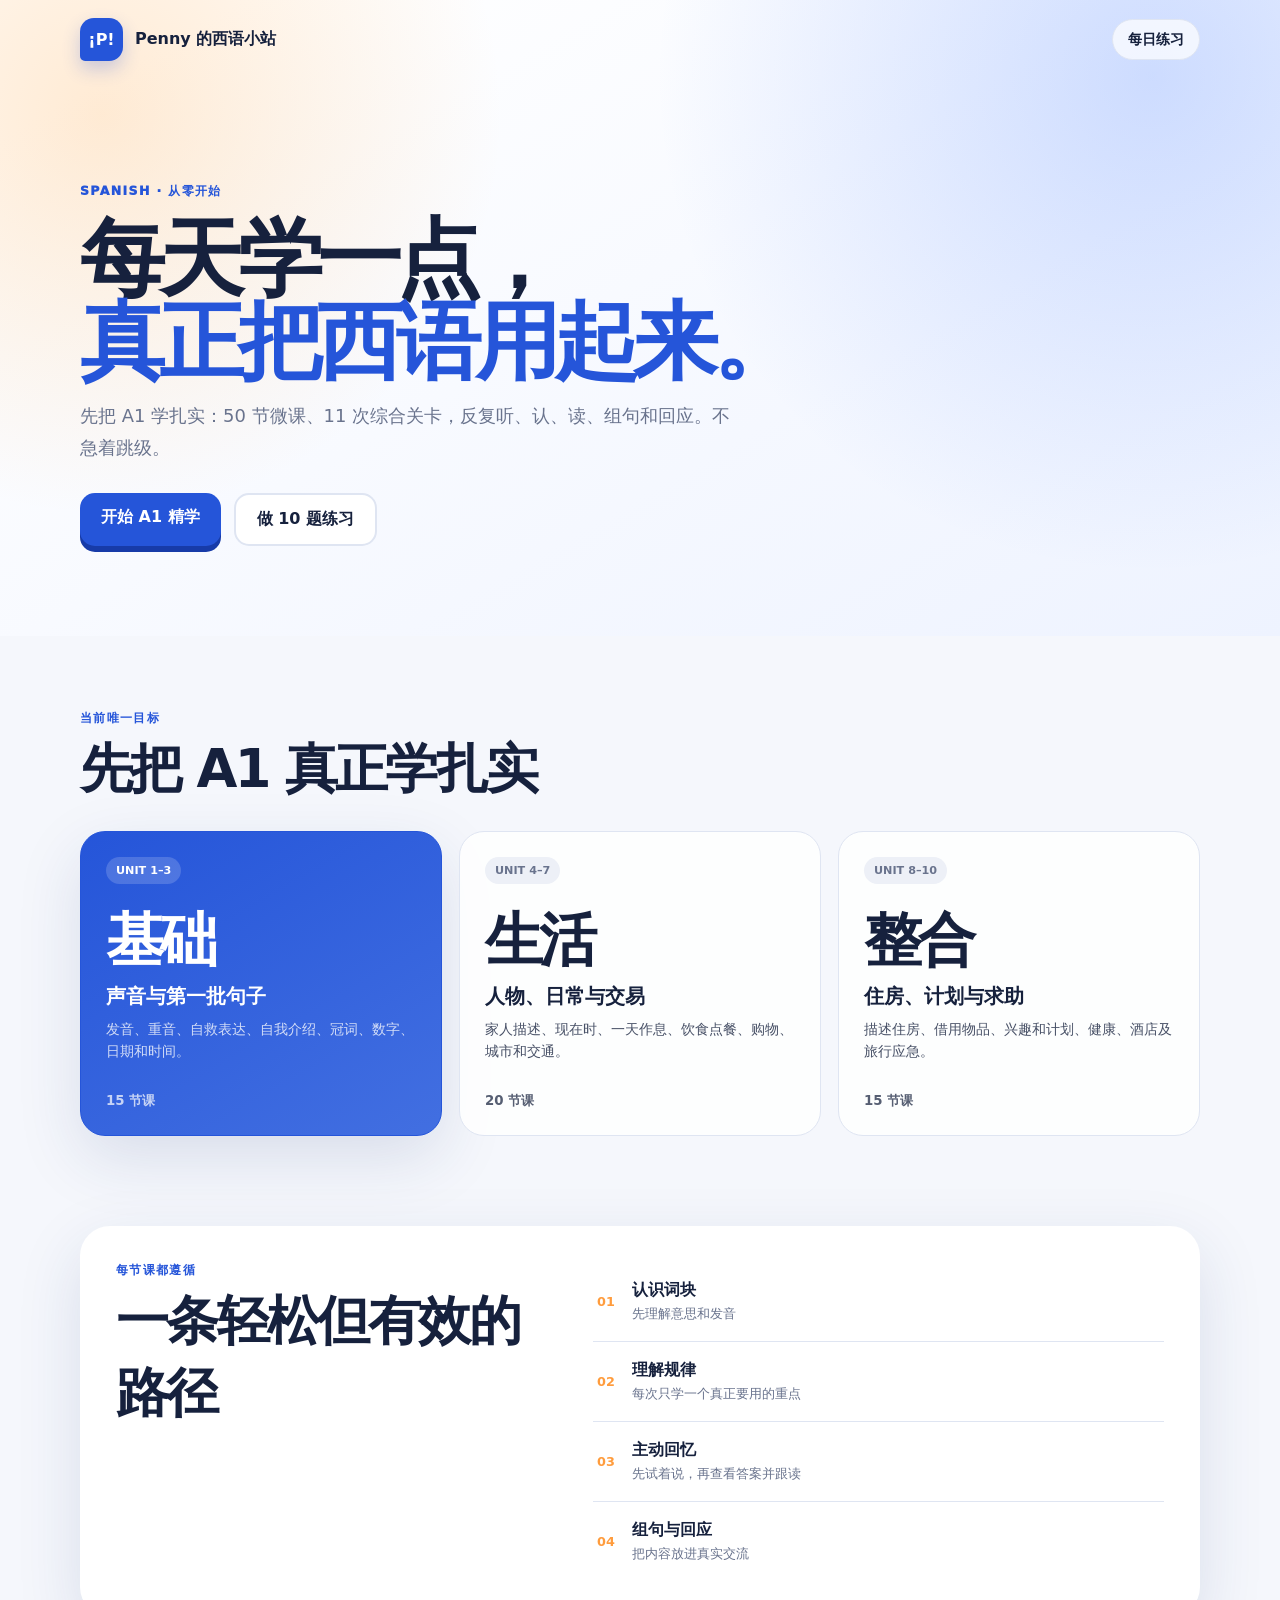
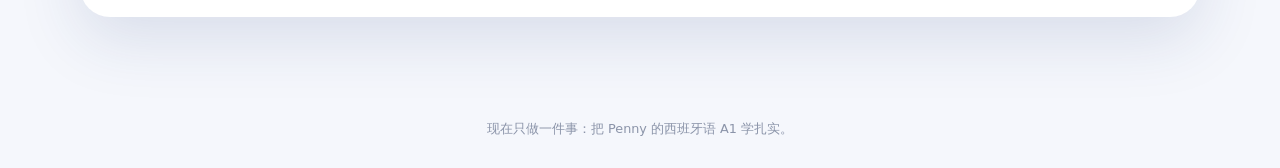
==== commit 428bbeb5: "Deepen A1 into a 50-lesson course" ====
--- a/index.html
+++ b/index.html
@@ -4,7 +4,7 @@
   <meta charset="UTF-8" />
   <meta name="viewport" content="width=device-width, initial-scale=1.0" />
   <meta name="theme-color" content="#2555d9" />
-  <meta name="description" content="Penny 的西班牙语学习主页：从 A1 起步，逐步走向 B1。" />
+  <meta name="description" content="Penny 的西班牙语 A1 精学路线：50 节微课与阶段复习。" />
   <title>Penny 的西语小站</title>
   <link rel="stylesheet" href="styles/home.css" />
 </head>
@@ -17,9 +17,9 @@
     <div class="hero-copy">
       <p class="eyebrow">SPANISH · 从零开始</p>
       <h1>每天学一点，<br /><em>真正把西语用起来。</em></h1>
-      <p class="intro">先理解，再听、认、读和开口。不背孤立单词，不做键盘拼写题。</p>
+      <p class="intro">先把 A1 学扎实：50 节微课、11 次综合关卡，反复听、认、读、组句和回应。不急着跳级。</p>
       <div class="actions">
-        <a class="primary" href="Penny-Spanish-A1-standalone.html">继续 A1 课程</a>
+        <a class="primary" href="course.html">开始 A1 精学</a>
         <a class="secondary" href="practice.html">做 10 题练习</a>
       </div>
     </div>
@@ -28,30 +28,30 @@
   <main>
     <section class="route" aria-labelledby="route-title">
       <div class="section-title">
-        <p>学习路线</p>
-        <h2 id="route-title">A1 → A2 → B1</h2>
+        <p>当前唯一目标</p>
+        <h2 id="route-title">先把 A1 真正学扎实</h2>
       </div>
       <div class="level-grid">
         <article class="level active">
-          <span class="status">正在学习</span>
-          <strong>A1</strong>
-          <h3>日常生存交流</h3>
-          <p>问候、介绍、时间、点餐、购物、问路、住宿和简单求助。</p>
-          <small>10 个单元 · 20 节微课</small>
+          <span class="status">UNIT 1–3</span>
+          <strong>基础</strong>
+          <h3>声音与第一批句子</h3>
+          <p>发音、重音、自救表达、自我介绍、冠词、数字、日期和时间。</p>
+          <small>15 节课</small>
         </article>
         <article class="level">
-          <span class="status planned">下一阶段</span>
-          <strong>A2</strong>
-          <h3>完整表达生活</h3>
-          <p>描述经历、习惯与计划，处理更多旅行和社交场景。</p>
-          <small>课程框架已规划</small>
+          <span class="status planned">UNIT 4–7</span>
+          <strong>生活</strong>
+          <h3>人物、日常与交易</h3>
+          <p>家人描述、现在时、一天作息、饮食点餐、购物、城市和交通。</p>
+          <small>20 节课</small>
         </article>
         <article class="level">
-          <span class="status planned">进阶阶段</span>
-          <strong>B1</strong>
-          <h3>独立沟通观点</h3>
-          <p>讲故事、解释原因、表达看法，并理解清晰的日常内容。</p>
-          <small>课程框架已规划</small>
+          <span class="status planned">UNIT 8–10</span>
+          <strong>整合</strong>
+          <h3>住房、计划与求助</h3>
+          <p>描述住房、借用物品、兴趣和计划、健康、酒店及旅行应急。</p>
+          <small>15 节课</small>
         </article>
       </div>
     </section>
@@ -60,13 +60,13 @@
       <div><p>每节课都遵循</p><h2 id="method-title">一条轻松但有效的路径</h2></div>
       <ol>
         <li><b>01</b><span>认识词块<small>先理解意思和发音</small></span></li>
-        <li><b>02</b><span>听与辨认<small>建立声音和含义的连接</small></span></li>
-        <li><b>03</b><span>组合句子<small>点击词块，不考拼写</small></span></li>
-        <li><b>04</b><span>情境回应<small>把内容放进真实交流</small></span></li>
+        <li><b>02</b><span>理解规律<small>每次只学一个真正要用的重点</small></span></li>
+        <li><b>03</b><span>主动回忆<small>先试着说，再查看答案并跟读</small></span></li>
+        <li><b>04</b><span>组句与回应<small>把内容放进真实交流</small></span></li>
       </ol>
     </section>
   </main>
 
-  <footer>为 Penny 持续生长的西班牙语学习路线。</footer>
+  <footer>现在只做一件事：把 Penny 的西班牙语 A1 学扎实。</footer>
 </body>
 </html>
